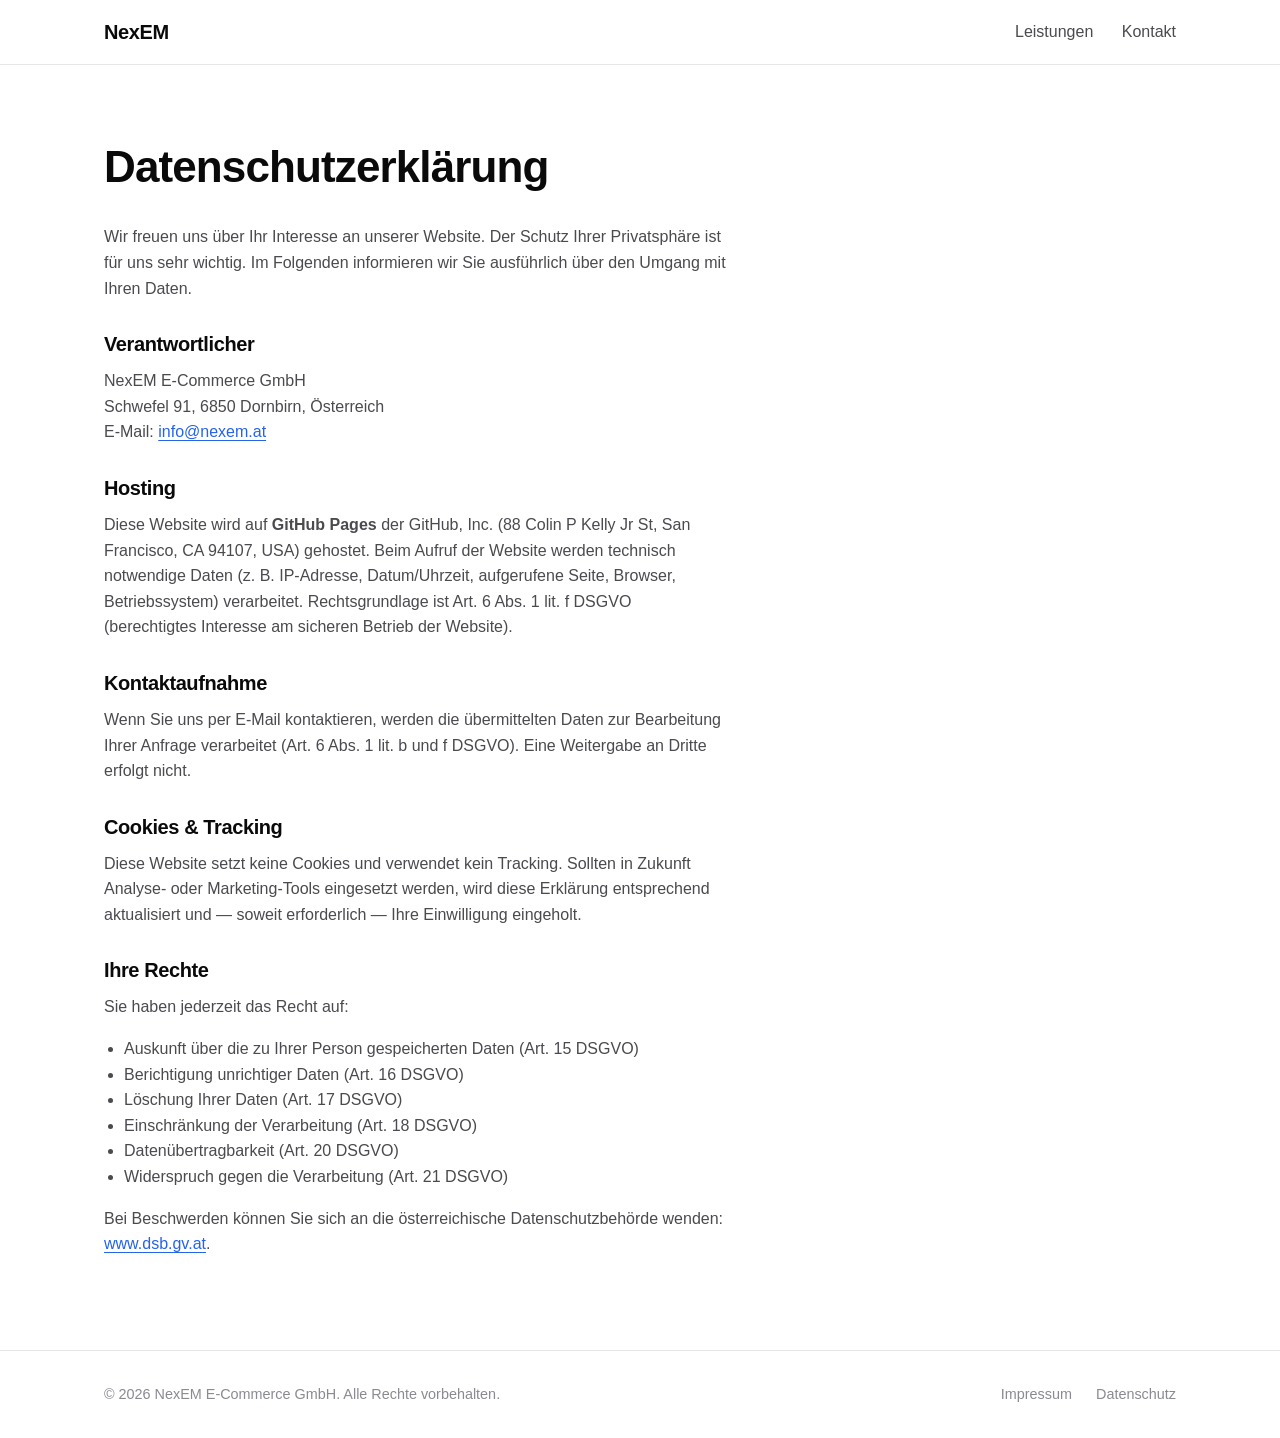
==== datenschutz.html @ 7ec5bfc4 "Initial NexEM website Single-page static site with hero, services overview and contact section. Incl" ====
<!DOCTYPE html>
<html lang="de">
<head>
    <meta charset="UTF-8">
    <meta name="viewport" content="width=device-width, initial-scale=1.0">
    <title>Datenschutz — NexEM E-Commerce GmbH</title>
    <meta name="description" content="Datenschutzerklärung der NexEM E-Commerce GmbH gemäß DSGVO.">
    <meta name="robots" content="index, follow">
    <link rel="icon" href="data:image/svg+xml,%3Csvg xmlns='http://www.w3.org/2000/svg' viewBox='0 0 100 100'%3E%3Ctext y='.9em' font-size='90' font-family='system-ui' font-weight='800'%3EN%3C/text%3E%3C/svg%3E">
    <link rel="stylesheet" href="styles.css">
</head>
<body>
    <header class="site-header">
        <div class="container header-inner">
            <a href="/" class="logo">NexEM</a>
            <nav>
                <a href="/#leistungen">Leistungen</a>
                <a href="/#kontakt">Kontakt</a>
            </nav>
        </div>
    </header>

    <main class="legal">
        <div class="container">
            <h1>Datenschutzerklärung</h1>
            <p>
                Wir freuen uns über Ihr Interesse an unserer Website. Der
                Schutz Ihrer Privatsphäre ist für uns sehr wichtig. Im
                Folgenden informieren wir Sie ausführlich über den Umgang
                mit Ihren Daten.
            </p>

            <h2>Verantwortlicher</h2>
            <p>
                NexEM E-Commerce GmbH<br>
                Schwefel 91, 6850 Dornbirn, Österreich<br>
                E-Mail: <a href="mailto:info@nexem.at">info@nexem.at</a>
            </p>

            <h2>Hosting</h2>
            <p>
                Diese Website wird auf <strong>GitHub Pages</strong> der
                GitHub, Inc. (88 Colin P Kelly Jr St, San Francisco, CA 94107, USA)
                gehostet. Beim Aufruf der Website werden technisch notwendige
                Daten (z.&nbsp;B. IP-Adresse, Datum/Uhrzeit, aufgerufene Seite,
                Browser, Betriebssystem) verarbeitet. Rechtsgrundlage ist
                Art.&nbsp;6 Abs.&nbsp;1 lit.&nbsp;f DSGVO (berechtigtes Interesse
                am sicheren Betrieb der Website).
            </p>

            <h2>Kontaktaufnahme</h2>
            <p>
                Wenn Sie uns per E-Mail kontaktieren, werden die übermittelten
                Daten zur Bearbeitung Ihrer Anfrage verarbeitet (Art.&nbsp;6
                Abs.&nbsp;1 lit.&nbsp;b und f DSGVO). Eine Weitergabe an
                Dritte erfolgt nicht.
            </p>

            <h2>Cookies &amp; Tracking</h2>
            <p>
                Diese Website setzt keine Cookies und verwendet kein
                Tracking. Sollten in Zukunft Analyse- oder Marketing-Tools
                eingesetzt werden, wird diese Erklärung entsprechend
                aktualisiert und &mdash; soweit erforderlich &mdash; Ihre
                Einwilligung eingeholt.
            </p>

            <h2>Ihre Rechte</h2>
            <p>Sie haben jederzeit das Recht auf:</p>
            <ul>
                <li>Auskunft über die zu Ihrer Person gespeicherten Daten (Art.&nbsp;15 DSGVO)</li>
                <li>Berichtigung unrichtiger Daten (Art.&nbsp;16 DSGVO)</li>
                <li>Löschung Ihrer Daten (Art.&nbsp;17 DSGVO)</li>
                <li>Einschränkung der Verarbeitung (Art.&nbsp;18 DSGVO)</li>
                <li>Datenübertragbarkeit (Art.&nbsp;20 DSGVO)</li>
                <li>Widerspruch gegen die Verarbeitung (Art.&nbsp;21 DSGVO)</li>
            </ul>
            <p>
                Bei Beschwerden können Sie sich an die österreichische
                Datenschutzbehörde wenden:
                <a href="https://www.dsb.gv.at" target="_blank" rel="noopener">www.dsb.gv.at</a>.
            </p>
        </div>
    </main>

    <footer class="site-footer">
        <div class="container footer-inner">
            <p>&copy; <span id="year"></span> NexEM E-Commerce GmbH. Alle Rechte vorbehalten.</p>
            <nav>
                <a href="impressum.html">Impressum</a>
                <a href="datenschutz.html">Datenschutz</a>
            </nav>
        </div>
    </footer>

    <script>
        document.getElementById('year').textContent = new Date().getFullYear();
    </script>
</body>
</html>
---- styles.css ----
:root {
    --bg: #ffffff;
    --bg-alt: #f6f6f7;
    --ink: #0a0a0a;
    --ink-soft: #4a4a4f;
    --muted: #8a8a92;
    --line: #e6e6e9;
    --accent: #2563eb;
    --accent-hover: #1d4ed8;
    --radius: 14px;
    --max: 1120px;
    --space: clamp(1rem, 2vw, 1.5rem);
}

* { box-sizing: border-box; }

html { scroll-behavior: smooth; }

body {
    margin: 0;
    font-family: -apple-system, BlinkMacSystemFont, "Segoe UI", Roboto,
        "Helvetica Neue", Arial, "Inter", sans-serif;
    color: var(--ink);
    background: var(--bg);
    line-height: 1.6;
    -webkit-font-smoothing: antialiased;
    -moz-osx-font-smoothing: grayscale;
}

.container {
    max-width: var(--max);
    margin: 0 auto;
    padding: 0 var(--space);
}

a { color: inherit; text-decoration: none; }

h1, h2, h3 { letter-spacing: -0.02em; line-height: 1.15; margin: 0; }

p { margin: 0; }

/* Header */
.site-header {
    position: sticky;
    top: 0;
    z-index: 10;
    background: rgba(255, 255, 255, 0.85);
    backdrop-filter: saturate(180%) blur(12px);
    -webkit-backdrop-filter: saturate(180%) blur(12px);
    border-bottom: 1px solid var(--line);
}

.header-inner {
    display: flex;
    align-items: center;
    justify-content: space-between;
    padding: 1rem var(--space);
    margin: 0 auto;
    max-width: var(--max);
}

.logo {
    font-weight: 800;
    font-size: 1.25rem;
    letter-spacing: -0.02em;
}

.site-header nav a {
    margin-left: 1.5rem;
    color: var(--ink-soft);
    font-weight: 500;
    transition: color 0.15s;
}

.site-header nav a:hover { color: var(--ink); }

/* Hero */
.hero {
    padding: clamp(4rem, 12vw, 8rem) 0 clamp(3rem, 8vw, 6rem);
    background:
        radial-gradient(1200px 500px at 80% -10%, rgba(37, 99, 235, 0.08), transparent 60%),
        radial-gradient(900px 400px at 0% 0%, rgba(37, 99, 235, 0.05), transparent 60%);
}

.eyebrow {
    color: var(--accent);
    font-weight: 600;
    font-size: 0.9rem;
    letter-spacing: 0.04em;
    text-transform: uppercase;
    margin-bottom: 1.25rem;
}

.hero h1 {
    font-size: clamp(2.25rem, 6vw, 4.25rem);
    font-weight: 800;
    max-width: 22ch;
    margin-bottom: 1.5rem;
}

.lead {
    color: var(--ink-soft);
    font-size: clamp(1.05rem, 1.4vw, 1.2rem);
    max-width: 60ch;
}

.hero-cta {
    margin-top: 2.5rem;
    display: flex;
    gap: 0.75rem;
    flex-wrap: wrap;
}

.btn {
    display: inline-flex;
    align-items: center;
    justify-content: center;
    padding: 0.85rem 1.5rem;
    border-radius: 999px;
    font-weight: 600;
    font-size: 0.975rem;
    transition: transform 0.1s, background 0.15s, color 0.15s, border-color 0.15s;
    border: 1px solid transparent;
    cursor: pointer;
}

.btn-primary {
    background: var(--ink);
    color: #fff;
}

.btn-primary:hover { background: var(--accent); }
.btn-primary:active { transform: translateY(1px); }

.btn-ghost {
    background: transparent;
    color: var(--ink);
    border-color: var(--line);
}

.btn-ghost:hover { border-color: var(--ink); }

/* Sections */
section { padding: clamp(3rem, 8vw, 6rem) 0; }

section h2 {
    font-size: clamp(1.75rem, 3.5vw, 2.5rem);
    font-weight: 800;
    margin-bottom: 2.5rem;
}

/* Services grid */
.services { background: var(--bg-alt); border-top: 1px solid var(--line); border-bottom: 1px solid var(--line); }

.grid {
    display: grid;
    grid-template-columns: repeat(auto-fit, minmax(260px, 1fr));
    gap: 1.25rem;
}

.card {
    background: #fff;
    border: 1px solid var(--line);
    border-radius: var(--radius);
    padding: 2rem;
    transition: border-color 0.15s, transform 0.15s;
}

.card:hover {
    border-color: var(--ink);
    transform: translateY(-2px);
}

.card-num {
    color: var(--accent);
    font-weight: 700;
    font-size: 0.85rem;
    letter-spacing: 0.06em;
    margin-bottom: 0.75rem;
}

.card h3 {
    font-size: 1.35rem;
    font-weight: 700;
    margin-bottom: 0.75rem;
}

.card p { color: var(--ink-soft); }

/* Contact */
.contact { text-align: center; }
.contact h2 { margin-bottom: 1rem; }
.contact .lead { margin: 0 auto 2rem; }

.contact-mail {
    display: inline-block;
    font-size: clamp(1.5rem, 3.5vw, 2.25rem);
    font-weight: 700;
    color: var(--ink);
    border-bottom: 2px solid transparent;
    padding-bottom: 0.25rem;
    transition: color 0.15s, border-color 0.15s;
}

.contact-mail:hover {
    color: var(--accent);
    border-bottom-color: var(--accent);
}

/* Footer */
.site-footer {
    border-top: 1px solid var(--line);
    padding: 2rem 0;
    color: var(--muted);
    font-size: 0.9rem;
}

.footer-inner {
    display: flex;
    justify-content: space-between;
    align-items: center;
    flex-wrap: wrap;
    gap: 1rem;
    max-width: var(--max);
    margin: 0 auto;
    padding: 0 var(--space);
}

.site-footer nav a {
    margin-left: 1.25rem;
    transition: color 0.15s;
}

.site-footer nav a:hover { color: var(--ink); }

@media (max-width: 540px) {
    .footer-inner { flex-direction: column; align-items: flex-start; }
    .site-footer nav a { margin-left: 0; margin-right: 1rem; }
}

/* Legal pages (Impressum / Datenschutz) */
.legal { padding: clamp(3rem, 6vw, 5rem) 0; }
.legal h1 { font-size: clamp(2rem, 4vw, 2.75rem); margin-bottom: 2rem; }
.legal h2 { font-size: 1.25rem; margin: 2rem 0 0.75rem; }
.legal p, .legal ul { color: var(--ink-soft); margin-bottom: 1rem; max-width: 70ch; }
.legal ul { padding-left: 1.25rem; }
.legal a { color: var(--accent); text-decoration: underline; text-underline-offset: 3px; }
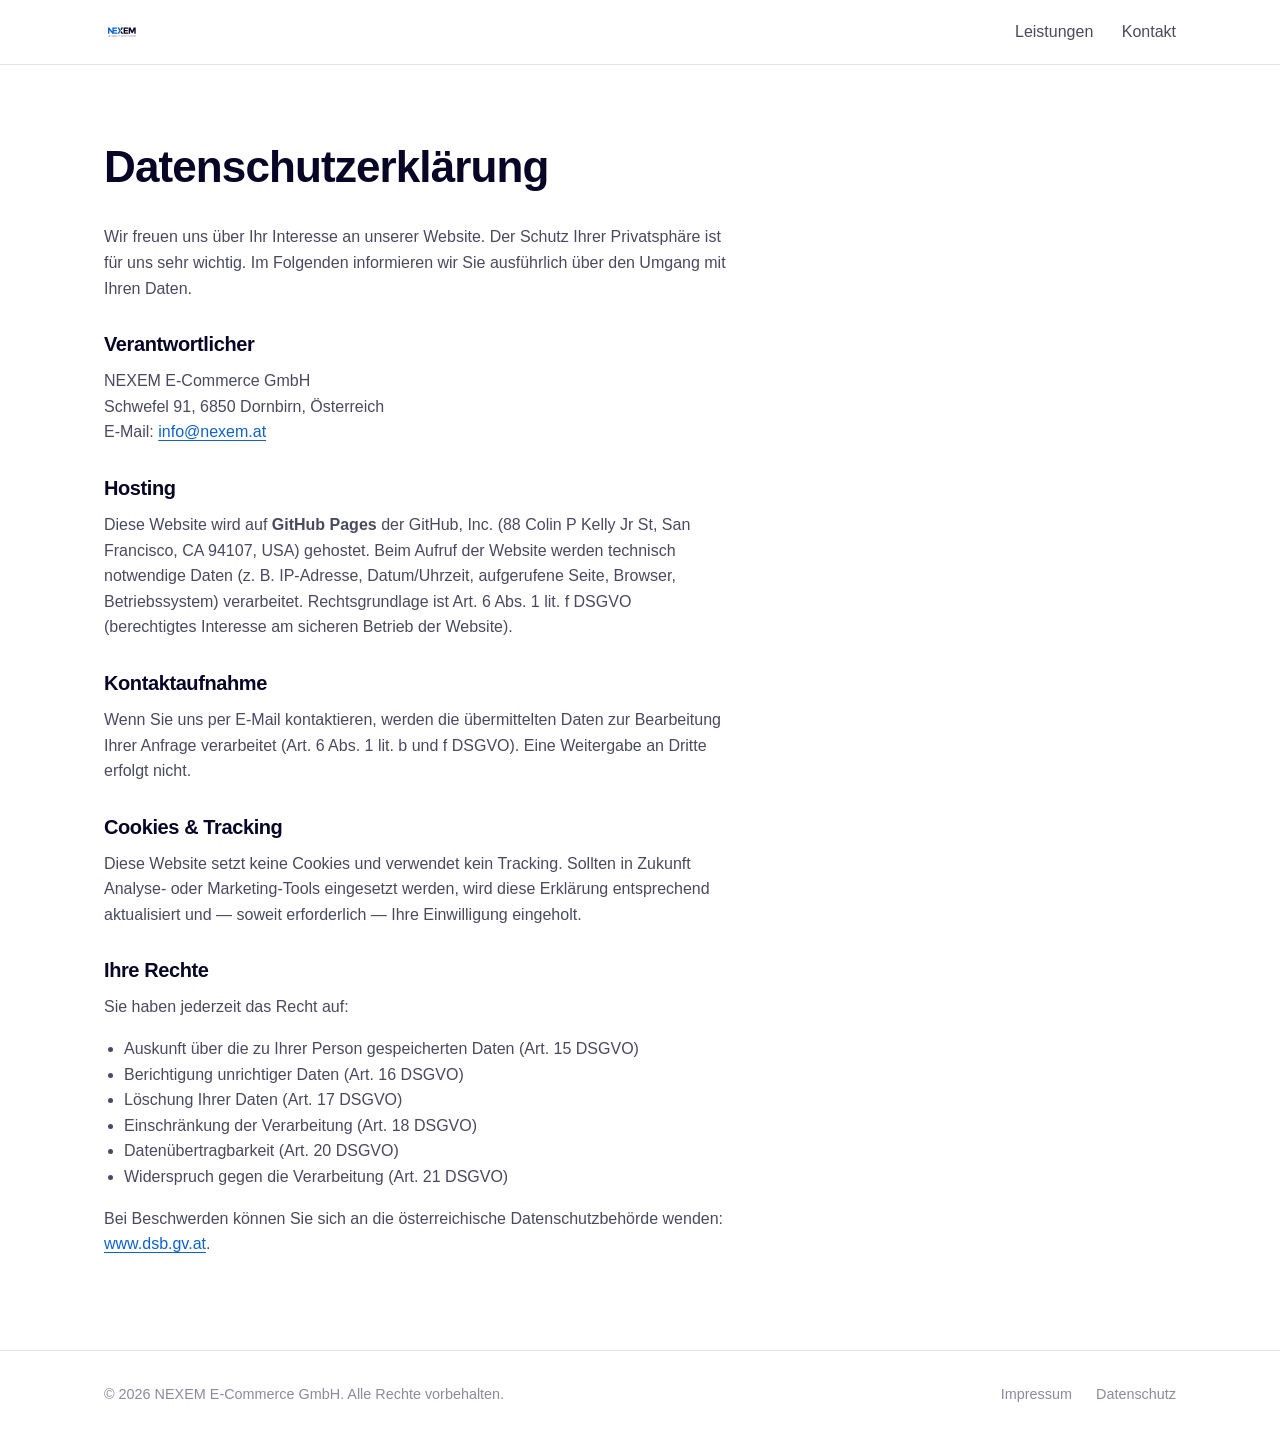
==== commit d7add686: "Apply NEXEM brand identity Replace text logo with SVG, adopt brand colors (#0E61D1 blue, #080526 nav" ====
--- a/datenschutz.html
+++ b/datenschutz.html
@@ -3,16 +3,18 @@
 <head>
     <meta charset="UTF-8">
     <meta name="viewport" content="width=device-width, initial-scale=1.0">
-    <title>Datenschutz — NexEM E-Commerce GmbH</title>
-    <meta name="description" content="Datenschutzerklärung der NexEM E-Commerce GmbH gemäß DSGVO.">
+    <title>Datenschutz — NEXEM E-Commerce GmbH</title>
+    <meta name="description" content="Datenschutzerklärung der NEXEM E-Commerce GmbH gemäß DSGVO.">
     <meta name="robots" content="index, follow">
-    <link rel="icon" href="data:image/svg+xml,%3Csvg xmlns='http://www.w3.org/2000/svg' viewBox='0 0 100 100'%3E%3Ctext y='.9em' font-size='90' font-family='system-ui' font-weight='800'%3EN%3C/text%3E%3C/svg%3E">
+    <link rel="icon" type="image/svg+xml" href="assets/logo.svg">
     <link rel="stylesheet" href="styles.css">
 </head>
 <body>
     <header class="site-header">
         <div class="container header-inner">
-            <a href="/" class="logo">NexEM</a>
+            <a href="/" class="logo" aria-label="NEXEM Startseite">
+                <img src="assets/logo.svg" alt="NEXEM" width="140" height="36">
+            </a>
             <nav>
                 <a href="/#leistungen">Leistungen</a>
                 <a href="/#kontakt">Kontakt</a>
@@ -32,7 +34,7 @@
 
             <h2>Verantwortlicher</h2>
             <p>
-                NexEM E-Commerce GmbH<br>
+                NEXEM E-Commerce GmbH<br>
                 Schwefel 91, 6850 Dornbirn, Österreich<br>
                 E-Mail: <a href="mailto:info@nexem.at">info@nexem.at</a>
             </p>
@@ -85,7 +87,7 @@
 
     <footer class="site-footer">
         <div class="container footer-inner">
-            <p>&copy; <span id="year"></span> NexEM E-Commerce GmbH. Alle Rechte vorbehalten.</p>
+            <p>&copy; <span id="year"></span> NEXEM E-Commerce GmbH. Alle Rechte vorbehalten.</p>
             <nav>
                 <a href="impressum.html">Impressum</a>
                 <a href="datenschutz.html">Datenschutz</a>
--- a/styles.css
+++ b/styles.css
@@ -1,12 +1,13 @@
 :root {
+    /* Brand colors from NEXEM logo */
     --bg: #ffffff;
-    --bg-alt: #f6f6f7;
-    --ink: #0a0a0a;
-    --ink-soft: #4a4a4f;
-    --muted: #8a8a92;
-    --line: #e6e6e9;
-    --accent: #2563eb;
-    --accent-hover: #1d4ed8;
+    --bg-alt: #f5f6fa;
+    --ink: #080526;          /* deep navy from logo */
+    --ink-soft: #4a4960;
+    --muted: #8b8aa0;
+    --line: #e4e4ec;
+    --accent: #0E61D1;       /* brand blue from logo */
+    --accent-hover: #0a4ea8;
     --radius: 14px;
     --max: 1120px;
     --space: clamp(1rem, 2vw, 1.5rem);
@@ -54,16 +55,13 @@
     display: flex;
     align-items: center;
     justify-content: space-between;
-    padding: 1rem var(--space);
+    padding: 0.875rem var(--space);
     margin: 0 auto;
     max-width: var(--max);
 }
 
-.logo {
-    font-weight: 800;
-    font-size: 1.25rem;
-    letter-spacing: -0.02em;
-}
+.logo { display: inline-flex; align-items: center; }
+.logo img { height: 36px; width: auto; display: block; }
 
 .site-header nav a {
     margin-left: 1.5rem;
@@ -72,21 +70,21 @@
     transition: color 0.15s;
 }
 
-.site-header nav a:hover { color: var(--ink); }
+.site-header nav a:hover { color: var(--accent); }
 
 /* Hero */
 .hero {
     padding: clamp(4rem, 12vw, 8rem) 0 clamp(3rem, 8vw, 6rem);
     background:
-        radial-gradient(1200px 500px at 80% -10%, rgba(37, 99, 235, 0.08), transparent 60%),
-        radial-gradient(900px 400px at 0% 0%, rgba(37, 99, 235, 0.05), transparent 60%);
+        radial-gradient(1200px 500px at 80% -10%, rgba(14, 97, 209, 0.10), transparent 60%),
+        radial-gradient(900px 400px at 0% 0%, rgba(14, 97, 209, 0.06), transparent 60%);
 }
 
 .eyebrow {
     color: var(--accent);
-    font-weight: 600;
-    font-size: 0.9rem;
-    letter-spacing: 0.04em;
+    font-weight: 700;
+    font-size: 0.85rem;
+    letter-spacing: 0.08em;
     text-transform: uppercase;
     margin-bottom: 1.25rem;
 }
@@ -125,11 +123,11 @@
 }
 
 .btn-primary {
-    background: var(--ink);
+    background: var(--accent);
     color: #fff;
 }
 
-.btn-primary:hover { background: var(--accent); }
+.btn-primary:hover { background: var(--accent-hover); }
 .btn-primary:active { transform: translateY(1px); }
 
 .btn-ghost {
@@ -150,7 +148,11 @@
 }
 
 /* Services grid */
-.services { background: var(--bg-alt); border-top: 1px solid var(--line); border-bottom: 1px solid var(--line); }
+.services {
+    background: var(--bg-alt);
+    border-top: 1px solid var(--line);
+    border-bottom: 1px solid var(--line);
+}
 
 .grid {
     display: grid;
@@ -163,19 +165,20 @@
     border: 1px solid var(--line);
     border-radius: var(--radius);
     padding: 2rem;
-    transition: border-color 0.15s, transform 0.15s;
+    transition: border-color 0.15s, transform 0.15s, box-shadow 0.15s;
 }
 
 .card:hover {
-    border-color: var(--ink);
+    border-color: var(--accent);
     transform: translateY(-2px);
+    box-shadow: 0 12px 30px -18px rgba(8, 5, 38, 0.25);
 }
 
 .card-num {
     color: var(--accent);
     font-weight: 700;
     font-size: 0.85rem;
-    letter-spacing: 0.06em;
+    letter-spacing: 0.08em;
     margin-bottom: 0.75rem;
 }
 
@@ -195,7 +198,7 @@
 .contact-mail {
     display: inline-block;
     font-size: clamp(1.5rem, 3.5vw, 2.25rem);
-    font-weight: 700;
+    font-weight: 800;
     color: var(--ink);
     border-bottom: 2px solid transparent;
     padding-bottom: 0.25rem;
@@ -205,6 +208,12 @@
 .contact-mail:hover {
     color: var(--accent);
     border-bottom-color: var(--accent);
+}
+
+.contact-meta {
+    margin-top: 1.5rem;
+    color: var(--muted);
+    font-size: 0.95rem;
 }
 
 /* Footer */
@@ -231,17 +240,18 @@
     transition: color 0.15s;
 }
 
-.site-footer nav a:hover { color: var(--ink); }
+.site-footer nav a:hover { color: var(--accent); }
 
 @media (max-width: 540px) {
     .footer-inner { flex-direction: column; align-items: flex-start; }
     .site-footer nav a { margin-left: 0; margin-right: 1rem; }
+    .logo img { height: 30px; }
 }
 
 /* Legal pages (Impressum / Datenschutz) */
 .legal { padding: clamp(3rem, 6vw, 5rem) 0; }
 .legal h1 { font-size: clamp(2rem, 4vw, 2.75rem); margin-bottom: 2rem; }
-.legal h2 { font-size: 1.25rem; margin: 2rem 0 0.75rem; }
+.legal h2 { font-size: 1.25rem; margin: 2rem 0 0.75rem; color: var(--ink); }
 .legal p, .legal ul { color: var(--ink-soft); margin-bottom: 1rem; max-width: 70ch; }
 .legal ul { padding-left: 1.25rem; }
 .legal a { color: var(--accent); text-decoration: underline; text-underline-offset: 3px; }
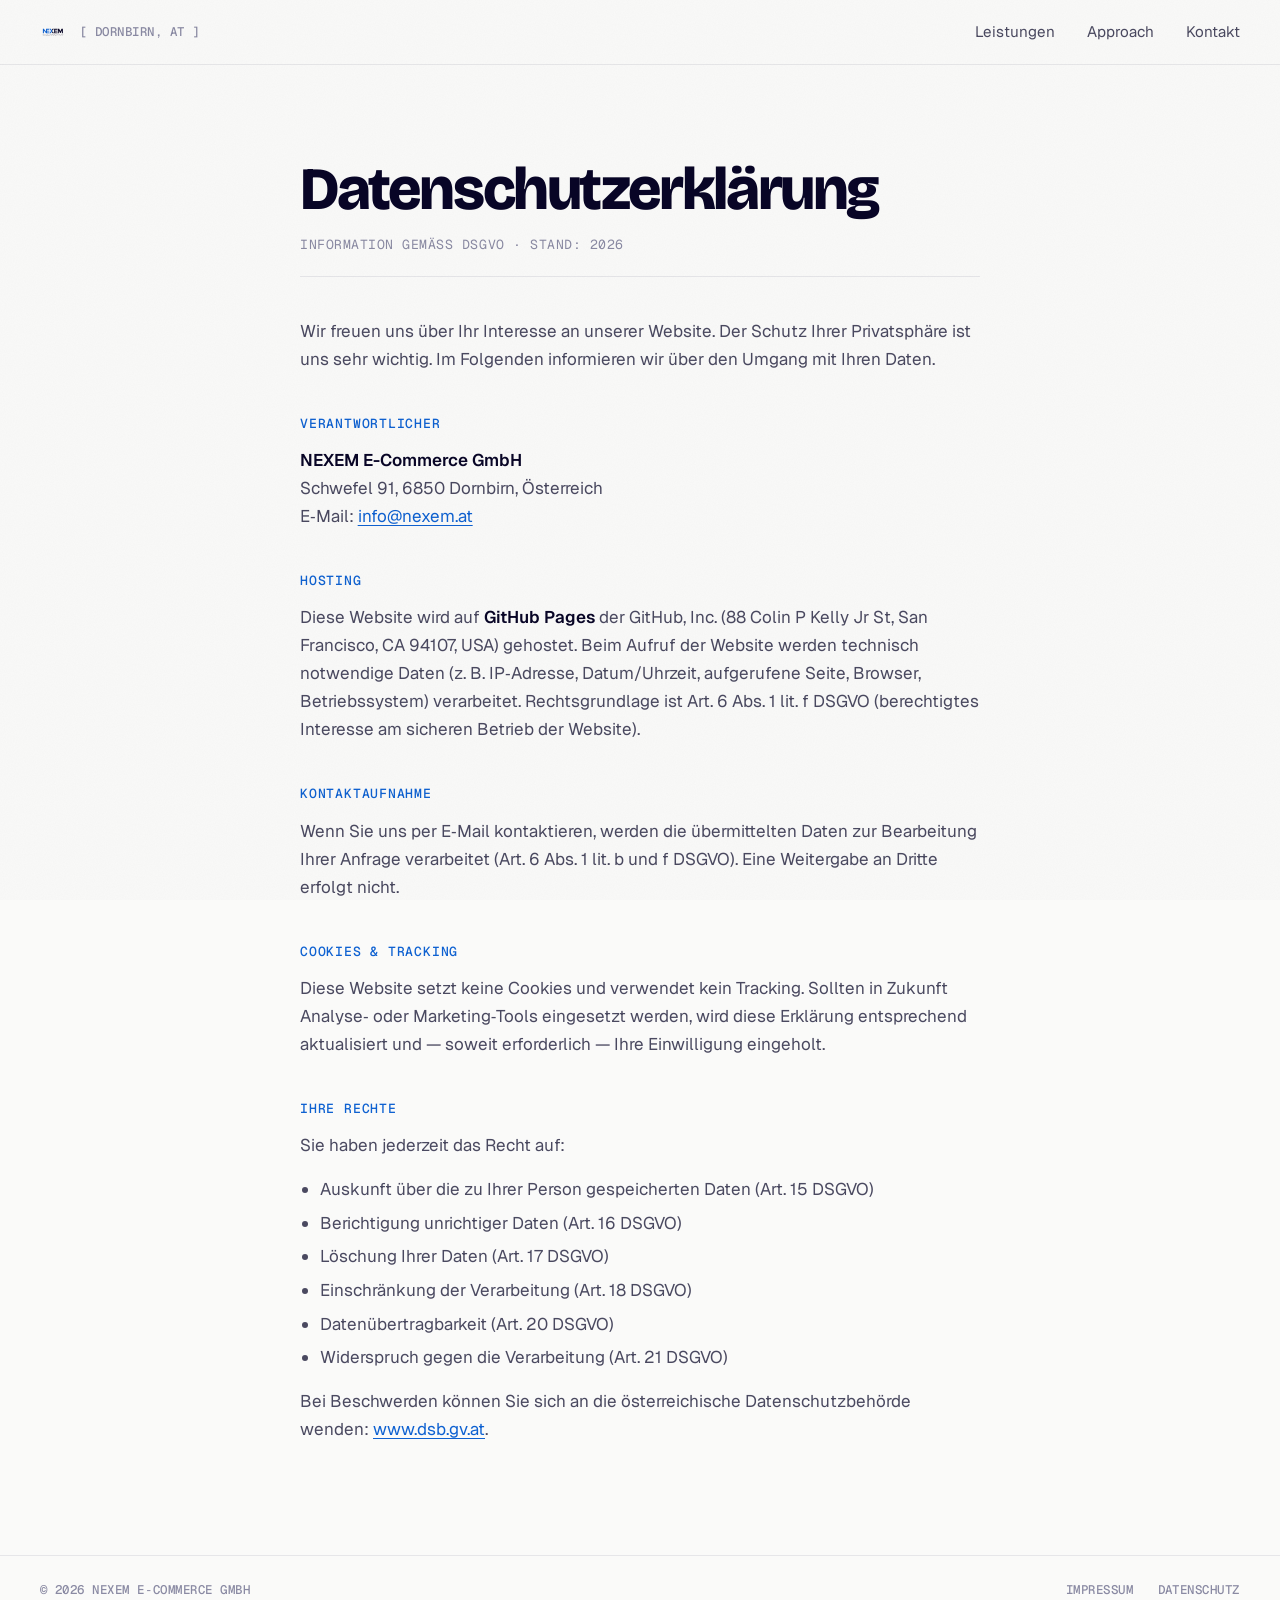
==== commit 1a1d571f: "Redesign: Brutalist-Tech / Light direction Complete rewrite of layout, typography and aesthetic foll" ====
--- a/datenschutz.html
+++ b/datenschutz.html
@@ -3,92 +3,102 @@
 <head>
     <meta charset="UTF-8">
     <meta name="viewport" content="width=device-width, initial-scale=1.0">
-    <title>Datenschutz — NEXEM E-Commerce GmbH</title>
+    <title>Datenschutz &mdash; NEXEM E&#8209;Commerce GmbH</title>
     <meta name="description" content="Datenschutzerklärung der NEXEM E-Commerce GmbH gemäß DSGVO.">
+    <meta name="theme-color" content="#fafaf9">
+    <meta name="color-scheme" content="light">
     <meta name="robots" content="index, follow">
     <link rel="icon" type="image/svg+xml" href="assets/logo.svg">
+
+    <link rel="preconnect" href="https://fonts.googleapis.com">
+    <link rel="preconnect" href="https://fonts.gstatic.com" crossorigin>
+    <link href="https://fonts.googleapis.com/css2?family=Bricolage+Grotesque:opsz,wght@12..96,500;12..96,600;12..96,700;12..96,800&family=Geist:wght@400;500;600&family=Geist+Mono:wght@400;500&display=swap" rel="stylesheet">
+
     <link rel="stylesheet" href="styles.css">
 </head>
 <body>
-    <header class="site-header">
-        <div class="container header-inner">
-            <a href="/" class="logo" aria-label="NEXEM Startseite">
-                <img src="assets/logo.svg" alt="NEXEM" width="140" height="36">
+    <a href="#main" class="skip-link">Zum Inhalt springen</a>
+
+    <header class="topbar">
+        <div class="container topbar__inner">
+            <a href="/" class="topbar__brand" aria-label="NEXEM Startseite">
+                <img src="assets/logo.svg" alt="NEXEM" width="120" height="32" class="topbar__logo">
+                <span class="mono mono--mute topbar__loc" translate="no">[&nbsp;DORNBIRN, AT&nbsp;]</span>
             </a>
-            <nav>
-                <a href="/#leistungen">Leistungen</a>
+            <nav class="topbar__nav" aria-label="Hauptnavigation">
+                <a href="/#services">Leistungen</a>
+                <a href="/#approach">Approach</a>
                 <a href="/#kontakt">Kontakt</a>
             </nav>
         </div>
     </header>
 
-    <main class="legal">
-        <div class="container">
-            <h1>Datenschutzerklärung</h1>
-            <p>
-                Wir freuen uns über Ihr Interesse an unserer Website. Der
-                Schutz Ihrer Privatsphäre ist für uns sehr wichtig. Im
-                Folgenden informieren wir Sie ausführlich über den Umgang
-                mit Ihren Daten.
-            </p>
+    <main id="main" class="legal">
+        <h1>Datenschutz&shy;erkl&auml;rung</h1>
+        <p>Information gem&auml;&szlig; DSGVO &middot; Stand: <span translate="no">2026</span></p>
 
-            <h2>Verantwortlicher</h2>
-            <p>
-                NEXEM E-Commerce GmbH<br>
-                Schwefel 91, 6850 Dornbirn, Österreich<br>
-                E-Mail: <a href="mailto:info@nexem.at">info@nexem.at</a>
-            </p>
+        <p>
+            Wir freuen uns &uuml;ber Ihr Interesse an unserer Website. Der
+            Schutz Ihrer Privatsph&auml;re ist uns sehr wichtig. Im Folgenden
+            informieren wir &uuml;ber den Umgang mit Ihren Daten.
+        </p>
 
-            <h2>Hosting</h2>
-            <p>
-                Diese Website wird auf <strong>GitHub Pages</strong> der
-                GitHub, Inc. (88 Colin P Kelly Jr St, San Francisco, CA 94107, USA)
-                gehostet. Beim Aufruf der Website werden technisch notwendige
-                Daten (z.&nbsp;B. IP-Adresse, Datum/Uhrzeit, aufgerufene Seite,
-                Browser, Betriebssystem) verarbeitet. Rechtsgrundlage ist
-                Art.&nbsp;6 Abs.&nbsp;1 lit.&nbsp;f DSGVO (berechtigtes Interesse
-                am sicheren Betrieb der Website).
-            </p>
+        <h2>Verantwortlicher</h2>
+        <p>
+            <strong>NEXEM E-Commerce GmbH</strong><br>
+            Schwefel&nbsp;91, 6850&nbsp;Dornbirn, &Ouml;sterreich<br>
+            E&#8209;Mail: <a href="mailto:info@nexem.at">info@nexem.at</a>
+        </p>
 
-            <h2>Kontaktaufnahme</h2>
-            <p>
-                Wenn Sie uns per E-Mail kontaktieren, werden die übermittelten
-                Daten zur Bearbeitung Ihrer Anfrage verarbeitet (Art.&nbsp;6
-                Abs.&nbsp;1 lit.&nbsp;b und f DSGVO). Eine Weitergabe an
-                Dritte erfolgt nicht.
-            </p>
+        <h2>Hosting</h2>
+        <p>
+            Diese Website wird auf <strong>GitHub Pages</strong> der
+            GitHub, Inc. (88 Colin P&nbsp;Kelly Jr St, San Francisco, CA 94107, USA)
+            gehostet. Beim Aufruf der Website werden technisch notwendige
+            Daten (z.&nbsp;B. IP&#8209;Adresse, Datum/Uhrzeit, aufgerufene Seite,
+            Browser, Betriebssystem) verarbeitet. Rechtsgrundlage ist
+            Art.&nbsp;6 Abs.&nbsp;1 lit.&nbsp;f DSGVO (berechtigtes Interesse
+            am sicheren Betrieb der Website).
+        </p>
 
-            <h2>Cookies &amp; Tracking</h2>
-            <p>
-                Diese Website setzt keine Cookies und verwendet kein
-                Tracking. Sollten in Zukunft Analyse- oder Marketing-Tools
-                eingesetzt werden, wird diese Erklärung entsprechend
-                aktualisiert und &mdash; soweit erforderlich &mdash; Ihre
-                Einwilligung eingeholt.
-            </p>
+        <h2>Kontaktaufnahme</h2>
+        <p>
+            Wenn Sie uns per E&#8209;Mail kontaktieren, werden die &uuml;bermittelten
+            Daten zur Bearbeitung Ihrer Anfrage verarbeitet (Art.&nbsp;6 Abs.&nbsp;1
+            lit.&nbsp;b und f DSGVO). Eine Weitergabe an Dritte erfolgt nicht.
+        </p>
 
-            <h2>Ihre Rechte</h2>
-            <p>Sie haben jederzeit das Recht auf:</p>
-            <ul>
-                <li>Auskunft über die zu Ihrer Person gespeicherten Daten (Art.&nbsp;15 DSGVO)</li>
-                <li>Berichtigung unrichtiger Daten (Art.&nbsp;16 DSGVO)</li>
-                <li>Löschung Ihrer Daten (Art.&nbsp;17 DSGVO)</li>
-                <li>Einschränkung der Verarbeitung (Art.&nbsp;18 DSGVO)</li>
-                <li>Datenübertragbarkeit (Art.&nbsp;20 DSGVO)</li>
-                <li>Widerspruch gegen die Verarbeitung (Art.&nbsp;21 DSGVO)</li>
-            </ul>
-            <p>
-                Bei Beschwerden können Sie sich an die österreichische
-                Datenschutzbehörde wenden:
-                <a href="https://www.dsb.gv.at" target="_blank" rel="noopener">www.dsb.gv.at</a>.
-            </p>
-        </div>
+        <h2>Cookies &amp; Tracking</h2>
+        <p>
+            Diese Website setzt keine Cookies und verwendet kein Tracking.
+            Sollten in Zukunft Analyse&#8209; oder Marketing&#8209;Tools eingesetzt
+            werden, wird diese Erkl&auml;rung entsprechend aktualisiert und &mdash;
+            soweit erforderlich &mdash; Ihre Einwilligung eingeholt.
+        </p>
+
+        <h2>Ihre Rechte</h2>
+        <p>Sie haben jederzeit das Recht auf:</p>
+        <ul>
+            <li>Auskunft &uuml;ber die zu Ihrer Person gespeicherten Daten (Art.&nbsp;15 DSGVO)</li>
+            <li>Berichtigung unrichtiger Daten (Art.&nbsp;16 DSGVO)</li>
+            <li>L&ouml;schung Ihrer Daten (Art.&nbsp;17 DSGVO)</li>
+            <li>Einschr&auml;nkung der Verarbeitung (Art.&nbsp;18 DSGVO)</li>
+            <li>Daten&uuml;bertragbarkeit (Art.&nbsp;20 DSGVO)</li>
+            <li>Widerspruch gegen die Verarbeitung (Art.&nbsp;21 DSGVO)</li>
+        </ul>
+        <p>
+            Bei Beschwerden k&ouml;nnen Sie sich an die &ouml;sterreichische
+            Datenschutzbeh&ouml;rde wenden:
+            <a href="https://www.dsb.gv.at" target="_blank" rel="noopener noreferrer">www.dsb.gv.at</a>.
+        </p>
     </main>
 
     <footer class="site-footer">
-        <div class="container footer-inner">
-            <p>&copy; <span id="year"></span> NEXEM E-Commerce GmbH. Alle Rechte vorbehalten.</p>
-            <nav>
+        <div class="container site-footer__inner">
+            <p class="mono mono--mute" translate="no">
+                &copy; <span id="year">2026</span> NEXEM E&#8209;COMMERCE GMBH
+            </p>
+            <nav class="mono site-footer__nav" aria-label="Rechtliches">
                 <a href="impressum.html">Impressum</a>
                 <a href="datenschutz.html">Datenschutz</a>
             </nav>
--- a/styles.css
+++ b/styles.css
@@ -1,257 +1,811 @@
+/* =========================================================
+   NEXEM — Brutalist-Tech / Light
+   Built against Vercel Web Interface Guidelines
+   ========================================================= */
+
 :root {
-    /* Brand colors from NEXEM logo */
-    --bg: #ffffff;
-    --bg-alt: #f5f6fa;
-    --ink: #080526;          /* deep navy from logo */
-    --ink-soft: #4a4960;
-    --muted: #8b8aa0;
-    --line: #e4e4ec;
-    --accent: #0E61D1;       /* brand blue from logo */
-    --accent-hover: #0a4ea8;
-    --radius: 14px;
-    --max: 1120px;
-    --space: clamp(1rem, 2vw, 1.5rem);
-}
-
-* { box-sizing: border-box; }
-
-html { scroll-behavior: smooth; }
+    /* Brand colors */
+    --bg:              #fafaf9;
+    --bg-card:         #ffffff;
+    --ink:             #080526;
+    --ink-soft:        #4a4960;
+    --ink-mute:        #8a8aa3;
+    --accent:          #0E61D1;
+    --accent-hover:    #0a4ea8;
+    --accent-soft:     rgba(14, 97, 209, 0.08);
+    --border:          rgba(8, 5, 38, 0.08);
+    --border-strong:   rgba(8, 5, 38, 0.16);
+    --ink-inverse:     #fafaf9;
+    --bg-dark:         #080526;
+
+    --max:             1280px;
+    --gutter:          clamp(1.25rem, 4vw, 2.5rem);
+
+    --font-display:    "Bricolage Grotesque", ui-sans-serif, system-ui, sans-serif;
+    --font-body:       "Geist", ui-sans-serif, -apple-system, BlinkMacSystemFont, "Segoe UI", sans-serif;
+    --font-mono:       "Geist Mono", ui-monospace, "SF Mono", "Menlo", monospace;
+}
+
+/* ============ RESET / BASE ============ */
+*, *::before, *::after { box-sizing: border-box; }
+
+html {
+    scroll-behavior: smooth;
+    color-scheme: light;
+    -webkit-text-size-adjust: 100%;
+}
+
+@media (prefers-reduced-motion: reduce) {
+    html { scroll-behavior: auto; }
+}
 
 body {
     margin: 0;
-    font-family: -apple-system, BlinkMacSystemFont, "Segoe UI", Roboto,
-        "Helvetica Neue", Arial, "Inter", sans-serif;
+    background: var(--bg);
     color: var(--ink);
-    background: var(--bg);
-    line-height: 1.6;
+    font-family: var(--font-body);
+    font-size: 17px;
+    line-height: 1.55;
+    font-feature-settings: "ss01", "ss02", "cv11";
     -webkit-font-smoothing: antialiased;
     -moz-osx-font-smoothing: grayscale;
-}
-
+    text-rendering: optimizeLegibility;
+    overflow-x: hidden;
+}
+
+/* Subtle grain overlay for depth */
+body::before {
+    content: "";
+    position: fixed;
+    inset: 0;
+    background-image: url("data:image/svg+xml,%3Csvg xmlns='http://www.w3.org/2000/svg' width='160' height='160'%3E%3Cfilter id='n'%3E%3CfeTurbulence type='fractalNoise' baseFrequency='0.9' numOctaves='2' stitchTiles='stitch'/%3E%3CfeColorMatrix values='0 0 0 0 0 0 0 0 0 0 0 0 0 0 0 0 0 0 0.45 0'/%3E%3C/filter%3E%3Crect width='100%25' height='100%25' filter='url(%23n)'/%3E%3C/svg%3E");
+    opacity: 0.04;
+    pointer-events: none;
+    z-index: 9999;
+    mix-blend-mode: multiply;
+}
+
+@media (prefers-reduced-motion: reduce) {
+    body::before { display: none; }
+}
+
+a { color: inherit; text-decoration: none; }
+
+p { margin: 0; }
+
+ol, ul { margin: 0; padding: 0; list-style: none; }
+
+img, svg { display: block; max-width: 100%; }
+
+address { font-style: normal; }
+
+::selection { background: var(--accent); color: #fff; }
+
+/* ============ ACCESSIBILITY ============ */
+.skip-link {
+    position: absolute;
+    top: 0; left: 0;
+    padding: 0.75rem 1rem;
+    background: var(--ink);
+    color: var(--ink-inverse);
+    font-family: var(--font-mono);
+    font-size: 0.85rem;
+    transform: translateY(-110%);
+    transition: transform 150ms ease-out;
+    z-index: 10000;
+}
+
+.skip-link:focus {
+    transform: translateY(0);
+    outline: 2px solid var(--accent);
+    outline-offset: 2px;
+}
+
+:focus-visible {
+    outline: 2px solid var(--accent);
+    outline-offset: 2px;
+    border-radius: 2px;
+}
+
+/* ============ LAYOUT ============ */
 .container {
+    width: 100%;
     max-width: var(--max);
     margin: 0 auto;
-    padding: 0 var(--space);
-}
-
-a { color: inherit; text-decoration: none; }
-
-h1, h2, h3 { letter-spacing: -0.02em; line-height: 1.15; margin: 0; }
-
-p { margin: 0; }
-
-/* Header */
-.site-header {
+    padding-inline: var(--gutter);
+}
+
+/* ============ TYPOGRAPHY ============ */
+h1, h2, h3, h4 {
+    font-family: var(--font-display);
+    font-weight: 700;
+    line-height: 1;
+    letter-spacing: -0.035em;
+    margin: 0;
+    color: var(--ink);
+    text-wrap: balance;
+}
+
+.mono {
+    font-family: var(--font-mono);
+    font-weight: 500;
+    font-size: 0.78rem;
+    letter-spacing: 0.04em;
+    text-transform: uppercase;
+    font-variant-numeric: tabular-nums;
+    color: var(--ink);
+}
+
+.mono--mute    { color: var(--ink-mute); }
+.mono--accent  { color: var(--accent); }
+.mono--accent-on-dark { color: #6aa3ff; }
+
+.section-head {
+    margin-bottom: clamp(2rem, 5vw, 3.5rem);
+}
+
+.section-head .mono {
+    margin-bottom: 1rem;
+    display: inline-block;
+}
+
+.section-title {
+    font-size: clamp(2.25rem, 5.5vw, 4rem);
+    font-weight: 700;
+    letter-spacing: -0.04em;
+    line-height: 0.95;
+}
+
+/* ============ BUTTONS ============ */
+.btn {
+    --btn-bg:        var(--ink);
+    --btn-fg:        var(--ink-inverse);
+    --btn-bg-hover:  var(--accent);
+    --btn-border:    transparent;
+
+    display: inline-flex;
+    align-items: center;
+    gap: 0.5rem;
+    padding: 0.95rem 1.5rem;
+    background: var(--btn-bg);
+    color: var(--btn-fg);
+    border: 1px solid var(--btn-border);
+    font-family: var(--font-body);
+    font-weight: 500;
+    font-size: 0.95rem;
+    letter-spacing: -0.005em;
+    cursor: pointer;
+    touch-action: manipulation;
+    -webkit-tap-highlight-color: transparent;
+    transition: background-color 180ms ease, color 180ms ease,
+                border-color 180ms ease, transform 120ms ease;
+    text-wrap: nowrap;
+}
+
+.btn:hover { background: var(--btn-bg-hover); }
+.btn:active { transform: translateY(1px); }
+
+.btn--primary {
+    --btn-bg: var(--ink);
+    --btn-fg: var(--ink-inverse);
+    --btn-bg-hover: var(--accent);
+}
+
+.btn--ghost {
+    --btn-bg: transparent;
+    --btn-fg: var(--ink);
+    --btn-bg-hover: transparent;
+    --btn-border: var(--border-strong);
+}
+.btn--ghost:hover { border-color: var(--ink); }
+
+.btn--inverse {
+    --btn-bg: var(--ink-inverse);
+    --btn-fg: var(--ink);
+    --btn-bg-hover: var(--accent);
+    color: var(--ink);
+}
+.btn--inverse:hover { color: #fff; }
+
+.btn__arrow {
+    display: inline-block;
+    transition: transform 220ms ease;
+}
+.btn:hover .btn__arrow { transform: translateX(2px); }
+.btn--ghost:hover .btn__arrow { transform: translateY(2px); }
+
+/* ============ TOPBAR ============ */
+.topbar {
     position: sticky;
     top: 0;
-    z-index: 10;
-    background: rgba(255, 255, 255, 0.85);
-    backdrop-filter: saturate(180%) blur(12px);
-    -webkit-backdrop-filter: saturate(180%) blur(12px);
-    border-bottom: 1px solid var(--line);
-}
-
-.header-inner {
+    z-index: 50;
+    background: rgba(250, 250, 249, 0.78);
+    backdrop-filter: saturate(140%) blur(14px);
+    -webkit-backdrop-filter: saturate(140%) blur(14px);
+    border-bottom: 1px solid var(--border);
+}
+
+.topbar__inner {
     display: flex;
     align-items: center;
     justify-content: space-between;
-    padding: 0.875rem var(--space);
-    margin: 0 auto;
-    max-width: var(--max);
-}
-
-.logo { display: inline-flex; align-items: center; }
-.logo img { height: 36px; width: auto; display: block; }
-
-.site-header nav a {
-    margin-left: 1.5rem;
-    color: var(--ink-soft);
-    font-weight: 500;
-    transition: color 0.15s;
-}
-
-.site-header nav a:hover { color: var(--accent); }
-
-/* Hero */
-.hero {
-    padding: clamp(4rem, 12vw, 8rem) 0 clamp(3rem, 8vw, 6rem);
-    background:
-        radial-gradient(1200px 500px at 80% -10%, rgba(14, 97, 209, 0.10), transparent 60%),
-        radial-gradient(900px 400px at 0% 0%, rgba(14, 97, 209, 0.06), transparent 60%);
-}
-
-.eyebrow {
-    color: var(--accent);
-    font-weight: 700;
-    font-size: 0.85rem;
-    letter-spacing: 0.08em;
-    text-transform: uppercase;
-    margin-bottom: 1.25rem;
-}
-
-.hero h1 {
-    font-size: clamp(2.25rem, 6vw, 4.25rem);
-    font-weight: 800;
-    max-width: 22ch;
-    margin-bottom: 1.5rem;
-}
-
-.lead {
-    color: var(--ink-soft);
-    font-size: clamp(1.05rem, 1.4vw, 1.2rem);
-    max-width: 60ch;
-}
-
-.hero-cta {
-    margin-top: 2.5rem;
-    display: flex;
-    gap: 0.75rem;
-    flex-wrap: wrap;
-}
-
-.btn {
+    gap: 1rem;
+    height: 64px;
+}
+
+.topbar__brand {
     display: inline-flex;
     align-items: center;
+    gap: 0.85rem;
+    min-width: 0;
+}
+
+.topbar__logo { height: 26px; width: auto; }
+
+.topbar__loc { white-space: nowrap; }
+
+@media (max-width: 640px) {
+    .topbar__loc { display: none; }
+}
+
+.topbar__nav {
+    display: flex;
+    gap: clamp(1rem, 3vw, 2rem);
+    font-size: 0.95rem;
+}
+
+.topbar__nav a {
+    color: var(--ink-soft);
+    transition: color 160ms ease;
+    position: relative;
+}
+.topbar__nav a:hover { color: var(--ink); }
+.topbar__nav a::after {
+    content: "";
+    position: absolute;
+    left: 0; right: 0; bottom: -6px;
+    height: 1px;
+    background: var(--ink);
+    transform: scaleX(0);
+    transform-origin: left;
+    transition: transform 220ms ease;
+}
+.topbar__nav a:hover::after { transform: scaleX(1); }
+
+/* ============ HERO ============ */
+.hero {
+    position: relative;
+    overflow: hidden;
+    padding-top: clamp(4rem, 10vw, 7rem);
+    padding-bottom: clamp(3rem, 7vw, 5rem);
+    min-height: calc(100vh - 64px);
+    display: flex;
+    flex-direction: column;
+    justify-content: space-between;
+    border-bottom: 1px solid var(--border);
+}
+
+.hero__bg {
+    position: absolute;
+    inset: 0;
+    pointer-events: none;
+    overflow: hidden;
+    z-index: 0;
+}
+
+.hero__mesh {
+    position: absolute;
+    inset: -10%;
+    background:
+        radial-gradient(700px 520px at 100% 0%, rgba(14, 97, 209, 0.16), transparent 55%),
+        radial-gradient(580px 380px at 0% 90%, rgba(14, 97, 209, 0.05), transparent 55%);
+    animation: meshpan 14s ease-in-out infinite alternate;
+    transform-origin: center;
+}
+
+@keyframes meshpan {
+    from { transform: translate3d(0, 0, 0) scale(1); }
+    to   { transform: translate3d(-2%, 1%, 0) scale(1.04); }
+}
+
+@media (prefers-reduced-motion: reduce) {
+    .hero__mesh { animation: none; }
+}
+
+.hero__mark {
+    position: absolute;
+    right: -18%;
+    bottom: -28%;
+    width: min(85vw, 1100px);
+    height: auto;
+    opacity: 0.045;
+    transform: rotate(-4deg);
+}
+
+.hero__inner {
+    position: relative;
+    z-index: 1;
+    flex: 1;
+    display: flex;
+    flex-direction: column;
     justify-content: center;
-    padding: 0.85rem 1.5rem;
+    padding-block: clamp(2rem, 6vh, 5rem);
+    max-width: 1100px;
+}
+
+.hero__eyebrow {
+    margin-bottom: clamp(1.5rem, 3vw, 2.25rem);
+    color: var(--accent);
+    animation: rise 720ms cubic-bezier(0.2, 0.6, 0.2, 1) 80ms both;
+}
+
+.hero__title {
+    font-size: clamp(3rem, 9.5vw, 8rem);
+    font-weight: 800;
+    line-height: 0.92;
+    letter-spacing: -0.045em;
+    max-width: 16ch;
+    margin: 0 0 clamp(1.5rem, 3vw, 2.25rem);
+    animation: rise 720ms cubic-bezier(0.2, 0.6, 0.2, 1) 160ms both;
+    text-wrap: balance;
+}
+
+.hero__title em {
+    font-style: italic;
+    font-weight: 800;
+    color: var(--accent);
+    position: relative;
+    padding-right: 0.05em;
+}
+
+.hero__sub {
+    font-size: clamp(1.05rem, 1.5vw, 1.25rem);
+    line-height: 1.5;
+    color: var(--ink-soft);
+    max-width: 56ch;
+    margin-bottom: clamp(2rem, 4vw, 2.75rem);
+    animation: rise 720ms cubic-bezier(0.2, 0.6, 0.2, 1) 240ms both;
+    text-wrap: pretty;
+}
+
+.hero__cta {
+    display: flex;
+    flex-wrap: wrap;
+    gap: 0.75rem;
+    animation: rise 720ms cubic-bezier(0.2, 0.6, 0.2, 1) 320ms both;
+}
+
+.hero__strip {
+    position: relative;
+    z-index: 1;
+    display: flex;
+    flex-wrap: wrap;
+    gap: 0.85rem;
+    align-items: center;
+    padding-top: clamp(2rem, 4vw, 3rem);
+    border-top: 1px solid var(--border);
+    animation: rise 720ms cubic-bezier(0.2, 0.6, 0.2, 1) 420ms both;
+}
+
+.hero__strip-sep {
+    color: var(--ink-mute);
+    font-family: var(--font-mono);
+    opacity: 0.5;
+}
+
+@keyframes rise {
+    from { opacity: 0; transform: translateY(14px); }
+    to   { opacity: 1; transform: none; }
+}
+
+@media (prefers-reduced-motion: reduce) {
+    .hero__eyebrow, .hero__title, .hero__sub, .hero__cta, .hero__strip {
+        animation: none;
+    }
+}
+
+/* ============ SCROLL REVEAL ============ */
+[data-reveal] {
+    opacity: 0;
+    transform: translateY(18px);
+    transition: opacity 700ms cubic-bezier(0.2, 0.6, 0.2, 1),
+                transform 700ms cubic-bezier(0.2, 0.6, 0.2, 1);
+    will-change: opacity, transform;
+}
+
+[data-reveal].is-revealed {
+    opacity: 1;
+    transform: none;
+}
+
+@media (prefers-reduced-motion: reduce) {
+    [data-reveal] { opacity: 1; transform: none; transition: none; }
+}
+
+/* ============ SERVICES ============ */
+.services {
+    padding-block: clamp(5rem, 10vw, 8rem);
+    border-bottom: 1px solid var(--border);
+}
+
+.service-list {
+    border-top: 1px solid var(--border);
+}
+
+.service {
+    position: relative;
+    display: grid;
+    grid-template-columns: minmax(80px, 120px) 1fr auto;
+    gap: clamp(1.25rem, 3vw, 3rem);
+    align-items: start;
+    padding: clamp(2rem, 5vw, 3.5rem) 0;
+    border-bottom: 1px solid var(--border);
+    transition: padding-left 220ms cubic-bezier(0.2, 0.6, 0.2, 1);
+}
+
+.service::before {
+    content: "";
+    position: absolute;
+    left: 0; top: 0; bottom: 0;
+    width: 3px;
+    background: var(--accent);
+    transform: scaleY(0);
+    transform-origin: top;
+    transition: transform 320ms cubic-bezier(0.2, 0.6, 0.2, 1);
+}
+
+.service:hover { padding-left: 1.25rem; }
+.service:hover::before { transform: scaleY(1); }
+
+.service__num {
+    font-size: clamp(2rem, 4vw, 3.25rem);
+    font-weight: 500;
+    line-height: 1;
+    letter-spacing: -0.02em;
+    color: var(--ink-mute);
+    transition: color 220ms ease;
+}
+
+.service:hover .service__num { color: var(--accent); }
+
+.service__body { min-width: 0; max-width: 60ch; }
+
+.service__title {
+    font-family: var(--font-display);
+    font-size: clamp(1.75rem, 3.5vw, 2.5rem);
+    font-weight: 700;
+    letter-spacing: -0.025em;
+    line-height: 1;
+    margin-bottom: 1rem;
+}
+
+.service__desc {
+    color: var(--ink-soft);
+    font-size: 1.05rem;
+    line-height: 1.55;
+    margin-bottom: 1.25rem;
+    text-wrap: pretty;
+}
+
+.service__tags {
+    display: flex;
+    flex-wrap: wrap;
+    gap: 0.4rem 0.55rem;
+}
+
+.service__tags li {
+    padding: 0.3rem 0.6rem;
+    border: 1px solid var(--border-strong);
+    color: var(--ink);
+    font-size: 0.72rem;
     border-radius: 999px;
-    font-weight: 600;
-    font-size: 0.975rem;
-    transition: transform 0.1s, background 0.15s, color 0.15s, border-color 0.15s;
-    border: 1px solid transparent;
-    cursor: pointer;
-}
-
-.btn-primary {
-    background: var(--accent);
+    background: var(--bg-card);
+    transition: border-color 160ms ease, color 160ms ease;
+}
+
+.service:hover .service__tags li {
+    border-color: rgba(14, 97, 209, 0.3);
+}
+
+.service__arrow {
+    align-self: center;
+    font-size: 1.5rem;
+    color: var(--ink-mute);
+    opacity: 0;
+    transform: translateX(-6px);
+    transition: opacity 240ms ease, transform 240ms ease, color 240ms ease;
+}
+
+.service:hover .service__arrow {
+    opacity: 1;
+    transform: translateX(0);
+    color: var(--accent);
+}
+
+@media (max-width: 720px) {
+    .service { grid-template-columns: minmax(60px, 80px) 1fr; }
+    .service__arrow { display: none; }
+}
+
+/* ============ APPROACH ============ */
+.approach {
+    padding-block: clamp(5rem, 10vw, 8rem);
+    background: var(--bg-card);
+    border-bottom: 1px solid var(--border);
+}
+
+.approach-list {
+    display: grid;
+    grid-template-columns: repeat(auto-fit, minmax(220px, 1fr));
+    gap: 0;
+}
+
+.step {
+    padding: clamp(1.5rem, 3vw, 2rem);
+    border: 1px solid var(--border);
+    margin: -1px 0 0 -1px;
+    background: var(--bg-card);
+    transition: background-color 200ms ease;
+}
+
+.step:hover { background: var(--accent-soft); }
+
+.step__num {
+    color: var(--accent);
+    font-size: 0.85rem;
+    margin-bottom: 1.25rem;
+    display: inline-block;
+}
+
+.step__title {
+    font-family: var(--font-display);
+    font-size: 1.5rem;
+    font-weight: 700;
+    margin-bottom: 0.5rem;
+    letter-spacing: -0.02em;
+}
+
+.step__desc {
+    color: var(--ink-soft);
+    font-size: 0.97rem;
+    line-height: 1.5;
+    text-wrap: pretty;
+}
+
+/* ============ STACK ============ */
+.stack {
+    padding-block: clamp(2.5rem, 5vw, 4rem);
+    border-bottom: 1px solid var(--border);
+    background: var(--bg);
+}
+
+.stack__inner {
+    display: flex;
+    flex-direction: column;
+    gap: 1.25rem;
+}
+
+.stack__label { color: var(--ink-mute); }
+
+.stack__list {
+    display: flex;
+    flex-wrap: wrap;
+    gap: 0.5rem 1.25rem;
+    align-items: center;
+}
+
+.stack__list li {
+    color: var(--ink);
+    font-size: 0.95rem;
+    letter-spacing: 0.01em;
+    text-transform: none;
+    position: relative;
+    padding-right: 1.25rem;
+}
+
+.stack__list li:not(:last-child)::after {
+    content: "•";
+    position: absolute;
+    right: 0;
+    color: var(--ink-mute);
+    opacity: 0.5;
+}
+
+.stack__list li:last-child { padding-right: 0; }
+
+/* ============ CTA BLOCK ============ */
+.cta {
+    background: var(--bg-dark);
+    color: var(--ink-inverse);
+    padding-block: clamp(5rem, 12vw, 9rem);
+    position: relative;
+    overflow: hidden;
+}
+
+.cta::before {
+    content: "";
+    position: absolute;
+    inset: 0;
+    background:
+        radial-gradient(800px 400px at 80% 0%, rgba(14, 97, 209, 0.32), transparent 60%);
+    pointer-events: none;
+}
+
+.cta__inner {
+    position: relative;
+    text-align: center;
+    max-width: 840px;
+    margin: 0 auto;
+}
+
+.cta__eyebrow {
+    color: #6aa3ff;
+    margin-bottom: 1.25rem;
+}
+
+.cta__title {
+    font-family: var(--font-display);
+    font-size: clamp(3rem, 8vw, 6rem);
+    font-weight: 800;
+    line-height: 0.95;
+    letter-spacing: -0.045em;
+    margin-bottom: 1.5rem;
     color: #fff;
-}
-
-.btn-primary:hover { background: var(--accent-hover); }
-.btn-primary:active { transform: translateY(1px); }
-
-.btn-ghost {
-    background: transparent;
-    color: var(--ink);
-    border-color: var(--line);
-}
-
-.btn-ghost:hover { border-color: var(--ink); }
-
-/* Sections */
-section { padding: clamp(3rem, 8vw, 6rem) 0; }
-
-section h2 {
-    font-size: clamp(1.75rem, 3.5vw, 2.5rem);
-    font-weight: 800;
-    margin-bottom: 2.5rem;
-}
-
-/* Services grid */
-.services {
-    background: var(--bg-alt);
-    border-top: 1px solid var(--line);
-    border-bottom: 1px solid var(--line);
-}
-
-.grid {
+    text-wrap: balance;
+}
+
+.cta__sub {
+    font-size: clamp(1.05rem, 1.4vw, 1.2rem);
+    color: rgba(250, 250, 249, 0.7);
+    margin-bottom: 2.25rem;
+    max-width: 50ch;
+    margin-inline: auto;
+    text-wrap: pretty;
+}
+
+/* ============ CONTACT ============ */
+.contact {
+    padding-block: clamp(5rem, 10vw, 8rem);
+}
+
+.contact__grid {
     display: grid;
-    grid-template-columns: repeat(auto-fit, minmax(260px, 1fr));
-    gap: 1.25rem;
-}
-
-.card {
-    background: #fff;
-    border: 1px solid var(--line);
-    border-radius: var(--radius);
-    padding: 2rem;
-    transition: border-color 0.15s, transform 0.15s, box-shadow 0.15s;
-}
-
-.card:hover {
-    border-color: var(--accent);
-    transform: translateY(-2px);
-    box-shadow: 0 12px 30px -18px rgba(8, 5, 38, 0.25);
-}
-
-.card-num {
-    color: var(--accent);
+    grid-template-columns: 1.4fr 1fr;
+    gap: clamp(2rem, 5vw, 4rem);
+    align-items: start;
+}
+
+@media (max-width: 720px) {
+    .contact__grid { grid-template-columns: 1fr; }
+}
+
+.contact__col .mono { margin-bottom: 1rem; display: inline-block; }
+
+.contact__col .section-title { margin-bottom: 1.5rem; }
+
+.contact__mail {
+    display: inline-block;
+    font-family: var(--font-display);
+    font-size: clamp(2rem, 5vw, 3.5rem);
     font-weight: 700;
-    font-size: 0.85rem;
-    letter-spacing: 0.08em;
-    margin-bottom: 0.75rem;
-}
-
-.card h3 {
-    font-size: 1.35rem;
-    font-weight: 700;
-    margin-bottom: 0.75rem;
-}
-
-.card p { color: var(--ink-soft); }
-
-/* Contact */
-.contact { text-align: center; }
-.contact h2 { margin-bottom: 1rem; }
-.contact .lead { margin: 0 auto 2rem; }
-
-.contact-mail {
-    display: inline-block;
-    font-size: clamp(1.5rem, 3.5vw, 2.25rem);
-    font-weight: 800;
+    letter-spacing: -0.03em;
     color: var(--ink);
     border-bottom: 2px solid transparent;
-    padding-bottom: 0.25rem;
-    transition: color 0.15s, border-color 0.15s;
-}
-
-.contact-mail:hover {
+    padding-bottom: 4px;
+    transition: color 200ms ease, border-color 200ms ease;
+    text-wrap: nowrap;
+}
+
+.contact__mail:hover {
     color: var(--accent);
     border-bottom-color: var(--accent);
 }
 
-.contact-meta {
-    margin-top: 1.5rem;
-    color: var(--muted);
+.contact__addr address {
+    font-size: 1rem;
+    line-height: 1.6;
+    color: var(--ink-soft);
+    margin-bottom: 1rem;
+}
+
+.contact__addr address strong {
+    color: var(--ink);
+    font-weight: 600;
+}
+
+.contact__map {
+    color: var(--accent);
     font-size: 0.95rem;
-}
-
-/* Footer */
+    border-bottom: 1px solid transparent;
+    transition: border-color 200ms ease;
+}
+.contact__map:hover { border-color: var(--accent); }
+
+/* ============ FOOTER ============ */
 .site-footer {
-    border-top: 1px solid var(--line);
-    padding: 2rem 0;
-    color: var(--muted);
-    font-size: 0.9rem;
-}
-
-.footer-inner {
+    border-top: 1px solid var(--border);
+    padding-block: 1.5rem;
+    color: var(--ink-mute);
+}
+
+.site-footer__inner {
     display: flex;
     justify-content: space-between;
     align-items: center;
     flex-wrap: wrap;
     gap: 1rem;
-    max-width: var(--max);
+}
+
+.site-footer__nav {
+    display: flex;
+    gap: 1.5rem;
+}
+
+.site-footer__nav a {
+    color: var(--ink-mute);
+    transition: color 160ms ease;
+    font-size: 0.78rem;
+}
+.site-footer__nav a:hover { color: var(--ink); }
+
+@media (max-width: 540px) {
+    .site-footer__inner { flex-direction: column; align-items: flex-start; }
+}
+
+/* ============ LEGAL PAGES (Impressum / Datenschutz) ============ */
+.legal {
+    padding-block: clamp(4rem, 8vw, 6rem);
+    max-width: 760px;
     margin: 0 auto;
-    padding: 0 var(--space);
-}
-
-.site-footer nav a {
-    margin-left: 1.25rem;
-    transition: color 0.15s;
-}
-
-.site-footer nav a:hover { color: var(--accent); }
-
-@media (max-width: 540px) {
-    .footer-inner { flex-direction: column; align-items: flex-start; }
-    .site-footer nav a { margin-left: 0; margin-right: 1rem; }
-    .logo img { height: 30px; }
-}
-
-/* Legal pages (Impressum / Datenschutz) */
-.legal { padding: clamp(3rem, 6vw, 5rem) 0; }
-.legal h1 { font-size: clamp(2rem, 4vw, 2.75rem); margin-bottom: 2rem; }
-.legal h2 { font-size: 1.25rem; margin: 2rem 0 0.75rem; color: var(--ink); }
-.legal p, .legal ul { color: var(--ink-soft); margin-bottom: 1rem; max-width: 70ch; }
-.legal ul { padding-left: 1.25rem; }
-.legal a { color: var(--accent); text-decoration: underline; text-underline-offset: 3px; }
+    padding-inline: var(--gutter);
+}
+
+.legal h1 {
+    font-family: var(--font-display);
+    font-size: clamp(2.5rem, 5vw, 3.75rem);
+    font-weight: 800;
+    letter-spacing: -0.04em;
+    margin-bottom: 1rem;
+    line-height: 0.95;
+}
+
+.legal > p:first-of-type {
+    color: var(--ink-mute);
+    font-family: var(--font-mono);
+    font-size: 0.82rem;
+    text-transform: uppercase;
+    letter-spacing: 0.04em;
+    margin-bottom: 2.5rem;
+    padding-bottom: 1.25rem;
+    border-bottom: 1px solid var(--border);
+}
+
+.legal h2 {
+    font-family: var(--font-mono);
+    font-size: 0.82rem;
+    font-weight: 500;
+    text-transform: uppercase;
+    letter-spacing: 0.06em;
+    color: var(--accent);
+    margin: 2.75rem 0 1rem;
+}
+
+.legal p, .legal ul {
+    color: var(--ink-soft);
+    margin-bottom: 1rem;
+    line-height: 1.65;
+    text-wrap: pretty;
+}
+
+.legal p strong { color: var(--ink); font-weight: 600; }
+
+.legal ul { padding-left: 1.25rem; list-style: disc; }
+.legal ul li { margin-bottom: 0.35rem; }
+
+.legal a {
+    color: var(--accent);
+    text-decoration: underline;
+    text-underline-offset: 3px;
+    text-decoration-thickness: 1px;
+}
+.legal a:hover { text-decoration-thickness: 2px; }
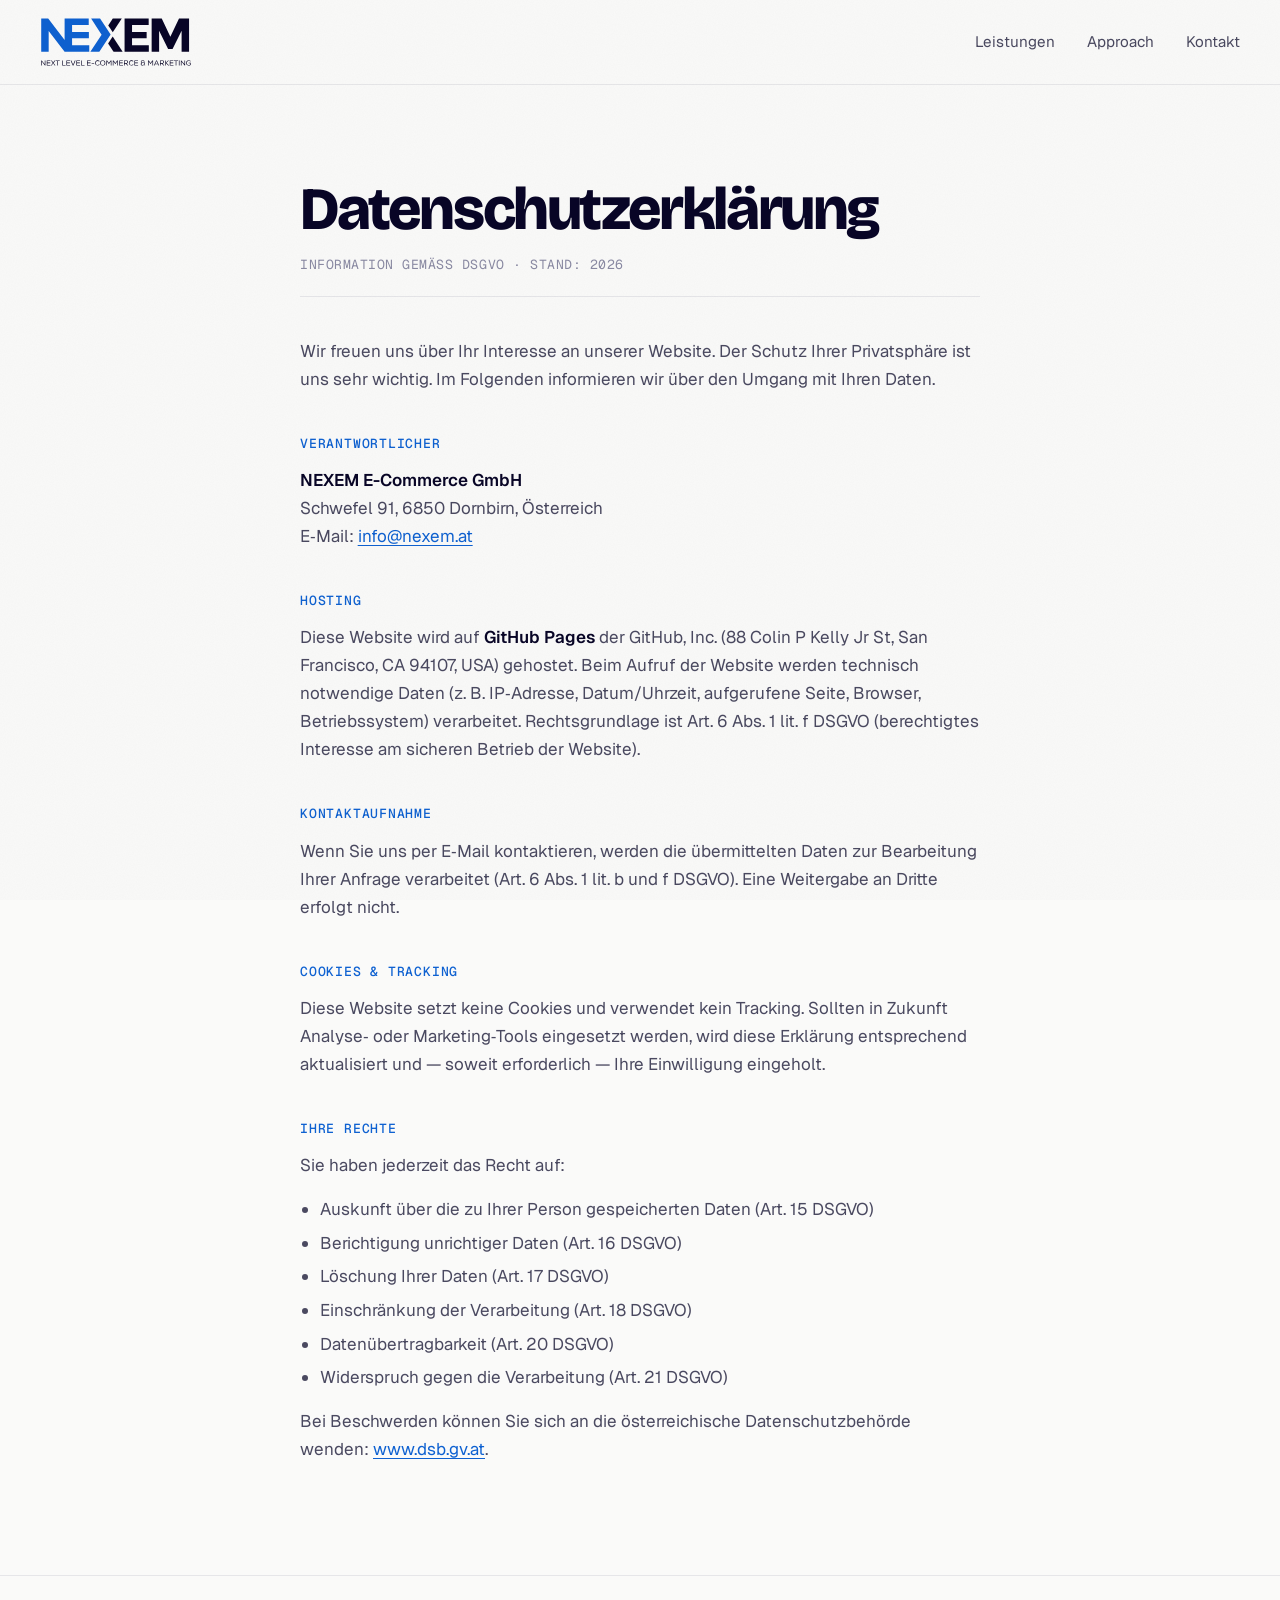
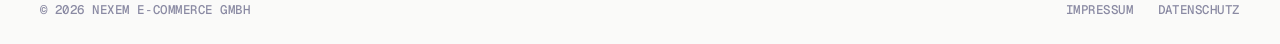
==== commit cda02d12: "Strip legal/location info from landing page; enlarge logo - Tighten logo SVG viewBox from 0 0 1000 1" ====
--- a/datenschutz.html
+++ b/datenschutz.html
@@ -22,8 +22,7 @@
     <header class="topbar">
         <div class="container topbar__inner">
             <a href="/" class="topbar__brand" aria-label="NEXEM Startseite">
-                <img src="assets/logo.svg" alt="NEXEM" width="120" height="32" class="topbar__logo">
-                <span class="mono mono--mute topbar__loc" translate="no">[&nbsp;DORNBIRN, AT&nbsp;]</span>
+                <img src="assets/logo.svg" alt="NEXEM" width="152" height="50" class="topbar__logo">
             </a>
             <nav class="topbar__nav" aria-label="Hauptnavigation">
                 <a href="/#services">Leistungen</a>
--- a/styles.css
+++ b/styles.css
@@ -230,22 +230,20 @@
     align-items: center;
     justify-content: space-between;
     gap: 1rem;
-    height: 64px;
+    height: 84px;
 }
 
 .topbar__brand {
     display: inline-flex;
     align-items: center;
-    gap: 0.85rem;
     min-width: 0;
 }
 
-.topbar__logo { height: 26px; width: auto; }
-
-.topbar__loc { white-space: nowrap; }
-
-@media (max-width: 640px) {
-    .topbar__loc { display: none; }
+.topbar__logo { height: 50px; width: auto; }
+
+@media (max-width: 540px) {
+    .topbar__inner { height: 72px; }
+    .topbar__logo { height: 40px; }
 }
 
 .topbar__nav {
@@ -277,11 +275,11 @@
     position: relative;
     overflow: hidden;
     padding-top: clamp(4rem, 10vw, 7rem);
-    padding-bottom: clamp(3rem, 7vw, 5rem);
-    min-height: calc(100vh - 64px);
+    padding-bottom: clamp(4rem, 10vw, 7rem);
+    min-height: calc(100vh - 84px);
     display: flex;
     flex-direction: column;
-    justify-content: space-between;
+    justify-content: center;
     border-bottom: 1px solid var(--border);
 }
 
@@ -375,31 +373,13 @@
     animation: rise 720ms cubic-bezier(0.2, 0.6, 0.2, 1) 320ms both;
 }
 
-.hero__strip {
-    position: relative;
-    z-index: 1;
-    display: flex;
-    flex-wrap: wrap;
-    gap: 0.85rem;
-    align-items: center;
-    padding-top: clamp(2rem, 4vw, 3rem);
-    border-top: 1px solid var(--border);
-    animation: rise 720ms cubic-bezier(0.2, 0.6, 0.2, 1) 420ms both;
-}
-
-.hero__strip-sep {
-    color: var(--ink-mute);
-    font-family: var(--font-mono);
-    opacity: 0.5;
-}
-
 @keyframes rise {
     from { opacity: 0; transform: translateY(14px); }
     to   { opacity: 1; transform: none; }
 }
 
 @media (prefers-reduced-motion: reduce) {
-    .hero__eyebrow, .hero__title, .hero__sub, .hero__cta, .hero__strip {
+    .hero__eyebrow, .hero__title, .hero__sub, .hero__cta {
         animation: none;
     }
 }
@@ -668,30 +648,18 @@
     padding-block: clamp(5rem, 10vw, 8rem);
 }
 
-.contact__grid {
-    display: grid;
-    grid-template-columns: 1.4fr 1fr;
-    gap: clamp(2rem, 5vw, 4rem);
-    align-items: start;
-}
-
-@media (max-width: 720px) {
-    .contact__grid { grid-template-columns: 1fr; }
-}
-
-.contact__col .mono { margin-bottom: 1rem; display: inline-block; }
-
-.contact__col .section-title { margin-bottom: 1.5rem; }
+.contact__inner > .mono { margin-bottom: 1rem; display: inline-block; }
+.contact__inner > .section-title { margin-bottom: 2rem; }
 
 .contact__mail {
     display: inline-block;
     font-family: var(--font-display);
-    font-size: clamp(2rem, 5vw, 3.5rem);
+    font-size: clamp(2rem, 6vw, 4.5rem);
     font-weight: 700;
-    letter-spacing: -0.03em;
+    letter-spacing: -0.035em;
     color: var(--ink);
     border-bottom: 2px solid transparent;
-    padding-bottom: 4px;
+    padding-bottom: 6px;
     transition: color 200ms ease, border-color 200ms ease;
     text-wrap: nowrap;
 }
@@ -700,26 +668,6 @@
     color: var(--accent);
     border-bottom-color: var(--accent);
 }
-
-.contact__addr address {
-    font-size: 1rem;
-    line-height: 1.6;
-    color: var(--ink-soft);
-    margin-bottom: 1rem;
-}
-
-.contact__addr address strong {
-    color: var(--ink);
-    font-weight: 600;
-}
-
-.contact__map {
-    color: var(--accent);
-    font-size: 0.95rem;
-    border-bottom: 1px solid transparent;
-    transition: border-color 200ms ease;
-}
-.contact__map:hover { border-color: var(--accent); }
 
 /* ============ FOOTER ============ */
 .site-footer {
